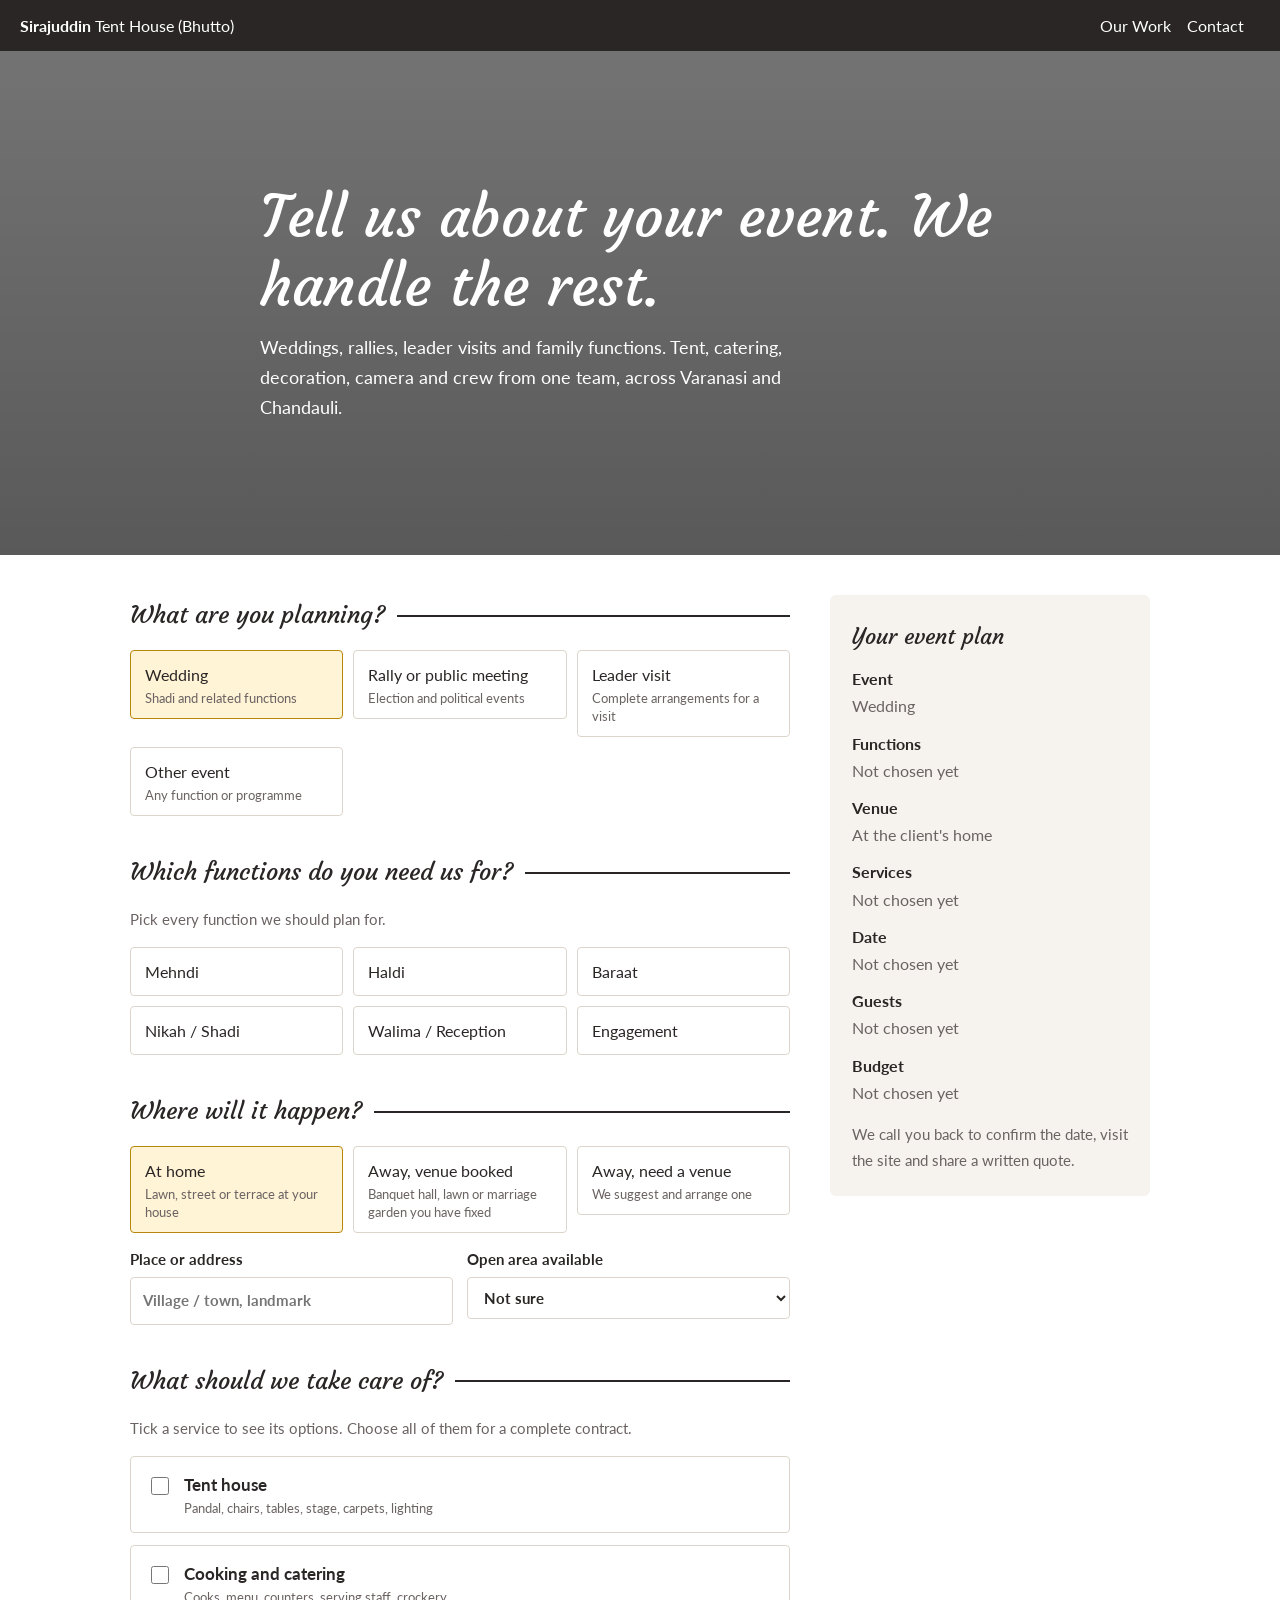
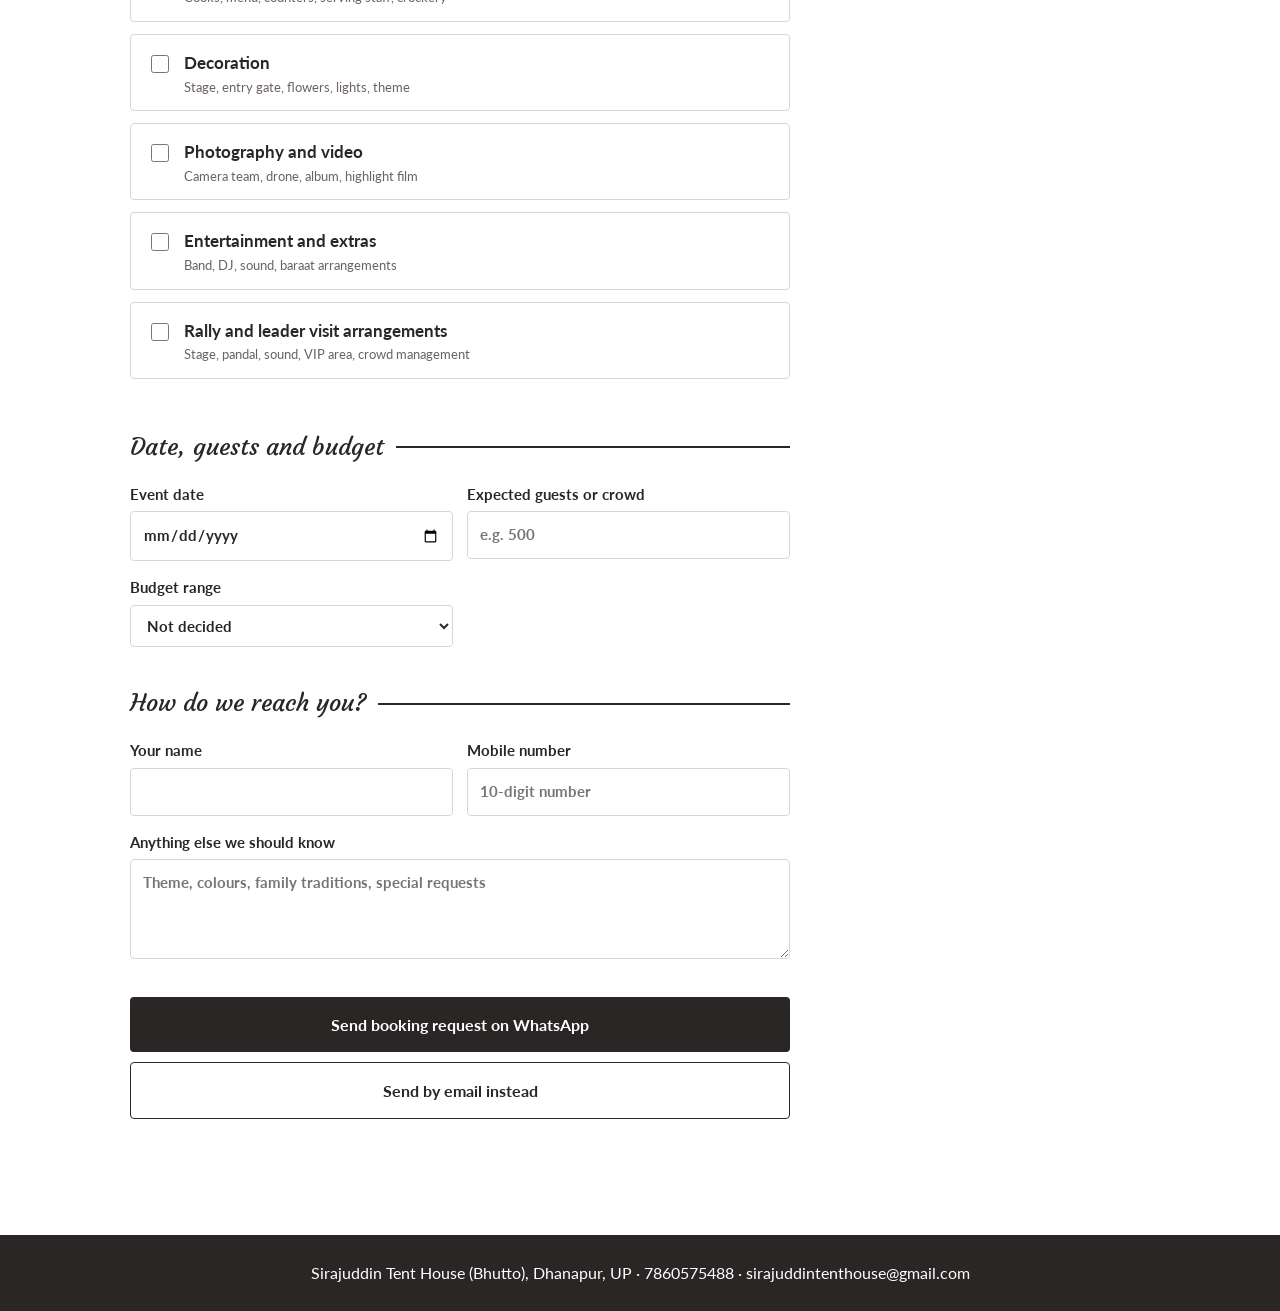
==== booking.html @ 2b90a0f5 "Add files via upload" ====
<!DOCTYPE html>
<html lang="en">
<head>
<meta charset="UTF-8">
<meta name="viewport" content="width=device-width, initial-scale=1">
<title>Book Your Event | Sirajuddin Tent House (Bhutto)</title>
<link href="https://fonts.googleapis.com/css2?family=Courgette&family=Lato:wght@400;700&display=swap" rel="stylesheet">
<style>
:root{--ink:#2b2626;--paper:#fff;--soft:#f6f3ef;--line:#ddd5cc;--gold:#b8860b;--goldbg:#fff4d6;--dark:#2b2626;--muted:#6b6262}
@media (prefers-color-scheme:dark){:root:not([data-theme=light]){--ink:#efe9e2;--paper:#1e1a1a;--soft:#272222;--line:#443c3c;--gold:#e8b23a;--goldbg:#3a2f12;--dark:#0f0d0d;--muted:#a89f9f}}
*{box-sizing:border-box}
html{scroll-behavior:smooth}
body{margin:0;font-family:Lato,Verdana,sans-serif;color:var(--ink);background:var(--paper);line-height:1.7}
a{color:inherit}
.nav{background:var(--dark);color:#fff;padding:12px 20px;display:flex;justify-content:space-between;align-items:center;flex-wrap:wrap;gap:8px}
.nav a{text-decoration:none;margin-right:16px}
.hero{min-height:56vh;background:linear-gradient(rgba(0,0,0,.55),rgba(0,0,0,.65)),url("img/couple.png") center/cover;color:#fff;display:flex;align-items:center;padding:48px 20px}
.hero div{max-width:760px;margin:0 auto;width:100%}
.hero h1{font-family:Courgette,cursive;font-weight:400;font-size:clamp(2rem,6vw,3.6rem);line-height:1.2;margin:0 0 12px}
.hero p{font-size:1.1rem;max-width:560px;margin:0}
.wrap{max-width:1060px;margin:0 auto;padding:40px 20px 80px;display:grid;grid-template-columns:minmax(0,1fr) 320px;gap:40px;align-items:start}
@media(max-width:860px){.wrap{grid-template-columns:1fr}.summary{position:static!important}}
fieldset{border:0;border-top:2px solid var(--ink);margin:0 0 36px;padding:14px 0 0}
legend{font-family:Courgette,cursive;font-size:1.5rem;padding:0 12px 0 0}
.hint{color:var(--muted);margin:0 0 14px;font-size:.95rem}
.grid{display:grid;grid-template-columns:repeat(auto-fill,minmax(210px,1fr));gap:10px}
.chip{position:relative}
.chip input{position:absolute;opacity:0;inset:0;width:100%;height:100%;margin:0;cursor:pointer}
.chip span{display:block;border:1.5px solid var(--line);border-radius:4px;padding:10px 14px;background:var(--paper)}
.chip small{display:block;color:var(--muted);line-height:1.35;margin-top:2px}
.chip input:checked+span{border-color:var(--gold);background:var(--goldbg)}
.chip input:focus-visible+span{outline:3px solid var(--gold);outline-offset:2px}
.svc{border:1.5px solid var(--line);border-radius:4px;margin-bottom:12px;background:var(--paper)}
.svc>label{display:flex;gap:12px;align-items:flex-start;padding:14px 16px;cursor:pointer}
.svc>label input{margin-top:6px;width:18px;height:18px;accent-color:var(--gold)}
.svc b{font-size:1.05rem}.svc small{display:block;color:var(--muted);line-height:1.4}
.svc.on{border-color:var(--gold)}
.opts{display:none;padding:0 16px 16px;border-top:1px dashed var(--line)}
.svc.on .opts{display:block}
.opts .grid{margin-top:12px}
.f{display:grid;grid-template-columns:repeat(auto-fit,minmax(220px,1fr));gap:14px}
label.t{display:block;font-weight:700;font-size:.95rem}
input[type=text],input[type=tel],input[type=date],input[type=number],select,textarea{width:100%;font:inherit;color:var(--ink);background:var(--paper);border:1.5px solid var(--line);border-radius:4px;padding:10px 12px;margin-top:4px}
input:focus,select:focus,textarea:focus{outline:3px solid var(--gold);outline-offset:1px;border-color:var(--gold)}
.err{color:#c0392b;font-weight:700;margin:8px 0 0;min-height:1.4em}
.btn{font:inherit;font-weight:700;border:0;border-radius:4px;background:var(--dark);color:#fff;padding:14px 26px;cursor:pointer;width:100%}
.btn:hover{background:var(--gold);color:#1a1405}
.btn.alt{background:transparent;color:var(--ink);border:1.5px solid var(--ink);margin-top:10px}
.summary{position:sticky;top:20px;background:var(--soft);border-radius:6px;padding:22px}
.summary h2{font-family:Courgette,cursive;font-weight:400;margin:0 0 10px;font-size:1.4rem}
.summary dl{margin:0 0 16px}.summary dt{font-weight:700;margin-top:10px}.summary dd{margin:0;color:var(--muted)}
.done{display:none;background:var(--goldbg);border-left:5px solid var(--gold);padding:16px;margin-top:16px;border-radius:4px}
footer{background:var(--dark);color:#fff;text-align:center;padding:24px 20px}
@media(prefers-reduced-motion:reduce){html{scroll-behavior:auto}}
</style>
</head>
<body>
<div class="nav"><div><a href="index.html"><b>Sirajuddin</b> Tent House (Bhutto)</a></div><div><a href="index.html#work">Our Work</a><a href="index.html#contact">Contact</a></div></div>

<header class="hero"><div>
<h1>Tell us about your event. We handle the rest.</h1>
<p>Weddings, rallies, leader visits and family functions. Tent, catering, decoration, camera and crew from one team, across Varanasi and Chandauli.</p>
</div></header>

<main class="wrap">
<form id="f" novalidate>

<fieldset>
<legend>What are you planning?</legend>
<div class="grid">
<label class="chip"><input type="radio" name="etype" value="Wedding" checked><span>Wedding<small>Shadi and related functions</small></span></label>
<label class="chip"><input type="radio" name="etype" value="Political rally / public meeting"><span>Rally or public meeting<small>Election and political events</small></span></label>
<label class="chip"><input type="radio" name="etype" value="Leader visit arrangement"><span>Leader visit<small>Complete arrangements for a visit</small></span></label>
<label class="chip"><input type="radio" name="etype" value="Other event"><span>Other event<small>Any function or programme</small></span></label>
</div>
</fieldset>

<fieldset id="fn">
<legend>Which functions do you need us for?</legend>
<p class="hint">Pick every function we should plan for.</p>
<div class="grid" id="events">
<label class="chip"><input type="checkbox" name="event" value="Mehndi"><span>Mehndi</span></label>
<label class="chip"><input type="checkbox" name="event" value="Haldi"><span>Haldi</span></label>
<label class="chip"><input type="checkbox" name="event" value="Baraat / Barat"><span>Baraat</span></label>
<label class="chip"><input type="checkbox" name="event" value="Nikah / Shadi"><span>Nikah / Shadi</span></label>
<label class="chip"><input type="checkbox" name="event" value="Walima / Reception"><span>Walima / Reception</span></label>
<label class="chip"><input type="checkbox" name="event" value="Engagement"><span>Engagement</span></label>
</div>
</fieldset>

<fieldset>
<legend>Where will it happen?</legend>
<div class="grid" id="vgrid">
<label class="chip"><input type="radio" name="venue" value="At the client's home" checked><span>At home<small>Lawn, street or terrace at your house</small></span></label>
<label class="chip"><input type="radio" name="venue" value="Away from home, venue already booked"><span>Away, venue booked<small>Banquet hall, lawn or marriage garden you have fixed</small></span></label>
<label class="chip"><input type="radio" name="venue" value="Away from home, need help finding a venue"><span>Away, need a venue<small>We suggest and arrange one</small></span></label>
</div>
<div class="f" style="margin-top:14px">
<label class="t">Place or address<input type="text" id="place" placeholder="Village / town, landmark"></label>
<label class="t">Open area available<select id="area"><option value="">Not sure</option><option>Under 2,000 sq ft</option><option>2,000 to 5,000 sq ft</option><option>5,000 to 10,000 sq ft</option><option>Above 10,000 sq ft</option></select></label>
</div>
</fieldset>

<fieldset>
<legend>What should we take care of?</legend>
<p class="hint">Tick a service to see its options. Choose all of them for a complete contract.</p>

<div class="svc" data-svc="Tent house">
<label><input type="checkbox" name="svc" value="Tent house"><span><b>Tent house</b><small>Pandal, chairs, tables, stage, carpets, lighting</small></span></label>
<div class="opts"><div class="grid">
<label class="chip"><input type="checkbox" name="Tent house" value="Waterproof pandal"><span>Waterproof pandal</span></label>
<label class="chip"><input type="checkbox" name="Tent house" value="Chairs and sofas"><span>Chairs and sofas</span></label>
<label class="chip"><input type="checkbox" name="Tent house" value="Dining tables"><span>Dining tables</span></label>
<label class="chip"><input type="checkbox" name="Tent house" value="Stage and carpet"><span>Stage and carpet</span></label>
<label class="chip"><input type="checkbox" name="Tent house" value="Lights and generator"><span>Lights and generator</span></label>
<label class="chip"><input type="checkbox" name="Tent house" value="Coolers / fans"><span>Coolers / fans</span></label>
</div></div></div>

<div class="svc" data-svc="Catering">
<label><input type="checkbox" name="svc" value="Catering"><span><b>Cooking and catering</b><small>Cooks, menu, counters, serving staff, crockery</small></span></label>
<div class="opts"><div class="grid">
<label class="chip"><input type="checkbox" name="Catering" value="Vegetarian menu"><span>Vegetarian menu</span></label>
<label class="chip"><input type="checkbox" name="Catering" value="Non-vegetarian menu"><span>Non-vegetarian menu</span></label>
<label class="chip"><input type="checkbox" name="Catering" value="Live counters"><span>Live counters</span></label>
<label class="chip"><input type="checkbox" name="Catering" value="Sweets and desserts"><span>Sweets and desserts</span></label>
<label class="chip"><input type="checkbox" name="Catering" value="Waiters and serving staff"><span>Waiters and serving staff</span></label>
<label class="chip"><input type="checkbox" name="Catering" value="Crockery and utensils"><span>Crockery and utensils</span></label>
</div></div></div>

<div class="svc" data-svc="Decoration">
<label><input type="checkbox" name="svc" value="Decoration"><span><b>Decoration</b><small>Stage, entry gate, flowers, lights, theme</small></span></label>
<div class="opts"><div class="grid">
<label class="chip"><input type="checkbox" name="Decoration" value="Stage / mandap"><span>Stage / mandap</span></label>
<label class="chip"><input type="checkbox" name="Decoration" value="Entry gate"><span>Entry gate</span></label>
<label class="chip"><input type="checkbox" name="Decoration" value="Fresh flowers"><span>Fresh flowers</span></label>
<label class="chip"><input type="checkbox" name="Decoration" value="Chandeliers and lighting"><span>Chandeliers and lighting</span></label>
<label class="chip"><input type="checkbox" name="Decoration" value="Photo booth and selfie point"><span>Photo booth</span></label>
<label class="chip"><input type="checkbox" name="Decoration" value="Haldi / mehndi theme decor"><span>Haldi / mehndi theme</span></label>
</div></div></div>

<div class="svc" data-svc="Photo and video">
<label><input type="checkbox" name="svc" value="Photo and video"><span><b>Photography and video</b><small>Camera team, drone, album, highlight film</small></span></label>
<div class="opts"><div class="grid">
<label class="chip"><input type="checkbox" name="Photo and video" value="Photography"><span>Photography</span></label>
<label class="chip"><input type="checkbox" name="Photo and video" value="Videography"><span>Videography</span></label>
<label class="chip"><input type="checkbox" name="Photo and video" value="Drone"><span>Drone</span></label>
<label class="chip"><input type="checkbox" name="Photo and video" value="Pre-wedding shoot"><span>Pre-wedding shoot</span></label>
<label class="chip"><input type="checkbox" name="Photo and video" value="Album"><span>Album</span></label>
<label class="chip"><input type="checkbox" name="Photo and video" value="Highlight film"><span>Highlight film</span></label>
</div></div></div>

<div class="svc" data-svc="Entertainment and extras">
<label><input type="checkbox" name="svc" value="Entertainment and extras"><span><b>Entertainment and extras</b><small>Band, DJ, sound, baraat arrangements</small></span></label>
<div class="opts"><div class="grid">
<label class="chip"><input type="checkbox" name="Entertainment and extras" value="Band / dhol"><span>Band / dhol</span></label>
<label class="chip"><input type="checkbox" name="Entertainment and extras" value="DJ and sound"><span>DJ and sound</span></label>
<label class="chip"><input type="checkbox" name="Entertainment and extras" value="Horse / baggi for baraat"><span>Horse / baggi</span></label>
<label class="chip"><input type="checkbox" name="Entertainment and extras" value="Fireworks / cold pyro"><span>Fireworks / cold pyro</span></label>
<label class="chip"><input type="checkbox" name="Entertainment and extras" value="Guest vehicles"><span>Guest vehicles</span></label>
<label class="chip"><input type="checkbox" name="Entertainment and extras" value="Security and parking staff"><span>Parking and security staff</span></label>
</div></div></div>

<div class="svc" data-svc="Rally and visit arrangements">
<label><input type="checkbox" name="svc" value="Rally and visit arrangements"><span><b>Rally and leader visit arrangements</b><small>Stage, pandal, sound, VIP area, crowd management</small></span></label>
<div class="opts"><div class="grid">
<label class="chip"><input type="checkbox" name="Rally and visit arrangements" value="Stage and podium"><span>Stage and podium</span></label>
<label class="chip"><input type="checkbox" name="Rally and visit arrangements" value="Large waterproof pandal"><span>Large waterproof pandal</span></label>
<label class="chip"><input type="checkbox" name="Rally and visit arrangements" value="Sound and LED screens"><span>Sound and LED screens</span></label>
<label class="chip"><input type="checkbox" name="Rally and visit arrangements" value="Barricading and VIP enclosure"><span>Barricading and VIP enclosure</span></label>
<label class="chip"><input type="checkbox" name="Rally and visit arrangements" value="VIP seating and lounge"><span>VIP seating and lounge</span></label>
<label class="chip"><input type="checkbox" name="Rally and visit arrangements" value="Parking and crowd staff"><span>Parking and crowd staff</span></label>
<label class="chip"><input type="checkbox" name="Rally and visit arrangements" value="Drinking water and food"><span>Drinking water and food</span></label>
<label class="chip"><input type="checkbox" name="Rally and visit arrangements" value="Banners and flags"><span>Banners and flags</span></label>
</div></div></div>
</fieldset>

<fieldset>
<legend>Date, guests and budget</legend>
<div class="f">
<label class="t">Event date<input type="date" id="date"></label>
<label class="t">Expected guests or crowd<input type="number" id="guests" min="10" step="10" placeholder="e.g. 500"></label>
<label class="t">Budget range<select id="budget"><option value="">Not decided</option><option>Under Rs 2 lakh</option><option>Rs 2 to 5 lakh</option><option>Rs 5 to 10 lakh</option><option>Rs 10 to 20 lakh</option><option>Above Rs 20 lakh</option></select></label>
</div>
</fieldset>

<fieldset>
<legend>How do we reach you?</legend>
<div class="f">
<label class="t">Your name<input type="text" id="name" autocomplete="name"></label>
<label class="t">Mobile number<input type="tel" id="phone" autocomplete="tel" inputmode="numeric" placeholder="10-digit number"></label>
</div>
<label class="t" style="margin-top:14px">Anything else we should know<textarea id="notes" rows="3" placeholder="Theme, colours, family traditions, special requests"></textarea></label>
<p class="err" id="err" role="alert"></p>
<button type="submit" class="btn">Send booking request on WhatsApp</button>
<button type="button" class="btn alt" id="mail">Send by email instead</button>
<div class="done" id="done"><b>Your request is ready.</b> If WhatsApp did not open, tap the button again or call us on 7860575488.</div>
</fieldset>
</form>

<aside class="summary" aria-live="polite">
<h2>Your event plan</h2>
<dl id="sum"></dl>
<p class="hint" style="margin:0">We call you back to confirm the date, visit the site and share a written quote.</p>
</aside>
</main>

<footer>Sirajuddin Tent House (Bhutto), Dhanapur, UP &middot; 7860575488 &middot; sirajuddintenthouse@gmail.com</footer>

<script>
var PHONE="917860575488", EMAIL="sirajuddintenthouse@gmail.com";
var $=function(s){return document.querySelector(s)}, $$=function(s){return Array.prototype.slice.call(document.querySelectorAll(s))};
function vals(n){return $$('input[name="'+n+'"]:checked').map(function(e){return e.value})}
function data(){
  var svc=vals("svc");
  return {
    etype:vals("etype")[0], events:vals("event"),
    venue:vals("etype")[0]==="Wedding"?vals("venue")[0]:"At the event site", place:$("#place").value.trim(), area:$("#area").value,
    services:svc.map(function(s){var o=vals(s);return s+(o.length?" ("+o.join(", ")+")":"")}),
    date:$("#date").value, guests:$("#guests").value, budget:$("#budget").value,
    name:$("#name").value.trim(), phone:$("#phone").value.trim(), notes:$("#notes").value.trim()
  };
}
function fmtDate(d){return d?new Date(d+"T00:00").toLocaleDateString("en-IN",{day:"numeric",month:"long",year:"numeric"}):""}
function render(){
  var w=vals("etype")[0]==="Wedding";
  $("#fn").style.display=w?"":"none"; $("#vgrid").style.display=w?"":"none";
  $$(".svc").forEach(function(c){c.classList.toggle("on",c.querySelector('input[name="svc"]').checked)});
  var d=data(), rows=[
    ["Event",d.etype]].concat(d.etype==="Wedding"?[["Functions",d.events.join(", ")]]:[]).concat([["Venue",d.venue+(d.place?", "+d.place:"")],
    ["Services",d.services.join("; ")],["Date",fmtDate(d.date)],["Guests",d.guests],["Budget",d.budget]
  ]);
  $("#sum").innerHTML=rows.map(function(r){
    return "<dt>"+r[0]+"</dt><dd>"+(r[1]?esc(r[1]):"Not chosen yet")+"</dd>"}).join("");
}
function esc(s){return String(s).replace(/[&<>"]/g,function(c){return {"&":"&amp;","<":"&lt;",">":"&gt;",'"':"&quot;"}[c]})}
function message(){
  var d=data();
  return ["Event booking request","Event type: "+d.etype,"Name: "+d.name,"Phone: "+d.phone,
   (d.etype==="Wedding"?"Functions: "+(d.events.join(", ")||"-"):""),"Venue: "+d.venue+(d.place?" ("+d.place+")":""),
   d.area?"Open area: "+d.area:"","Services: "+(d.services.join("; ")||"-"),
   "Date: "+(fmtDate(d.date)||"-"),"Guests: "+(d.guests||"-"),"Budget: "+(d.budget||"-"),
   d.notes?"Notes: "+d.notes:""].filter(Boolean).join("\n");
}
function valid(){
  var d=data(), m="";
  if(!d.name) m="Enter your name.";
  else if(!/^[6-9]\d{9}$/.test(d.phone.replace(/\D/g,"").slice(-10))) m="Enter a valid 10-digit mobile number.";
  else if(!d.services.length) m="Choose at least one service.";
  else if(!d.date) m="Choose the event date.";
  $("#err").textContent=m; return !m;
}
$("#f").addEventListener("input",render);
$("#f").addEventListener("change",render);
$("#f").addEventListener("submit",function(e){
  e.preventDefault(); if(!valid()) return;
  window.open("https://wa.me/"+PHONE+"?text="+encodeURIComponent(message()),"_blank");
  $("#done").style.display="block";
});
$("#mail").addEventListener("click",function(){
  if(!valid()) return;
  location.href="mailto:"+EMAIL+"?subject="+encodeURIComponent("Event booking request: "+data().name)+"&body="+encodeURIComponent(message());
  $("#done").style.display="block";
});
$("#date").min=new Date().toISOString().slice(0,10);
var q=new URLSearchParams(location.search);
if(q.get("type")){$$('input[name="etype"]').forEach(function(e){e.checked=e.value===q.get("type")})}
if(q.get("date")) $("#date").value=q.get("date");
if(q.get("guests")) $("#guests").value=q.get("guests");
render();
</script>
</body>
</html>
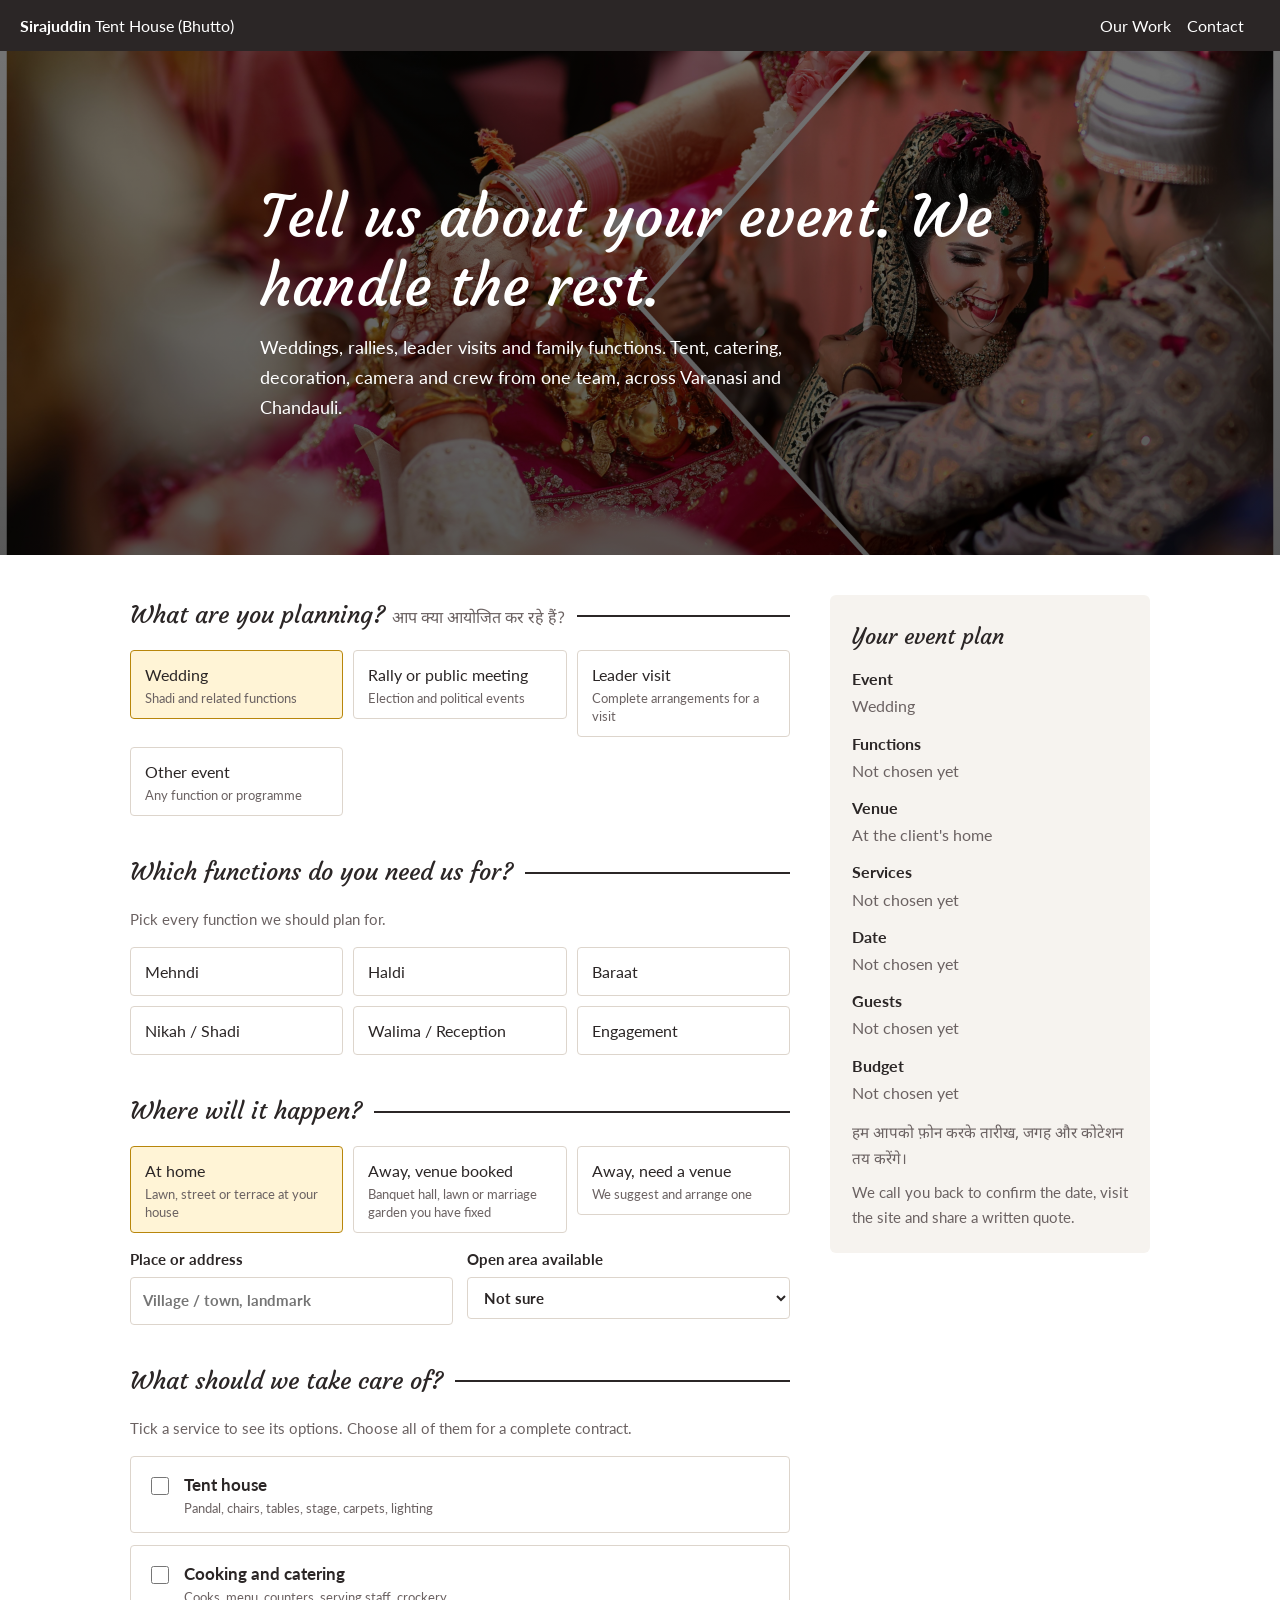
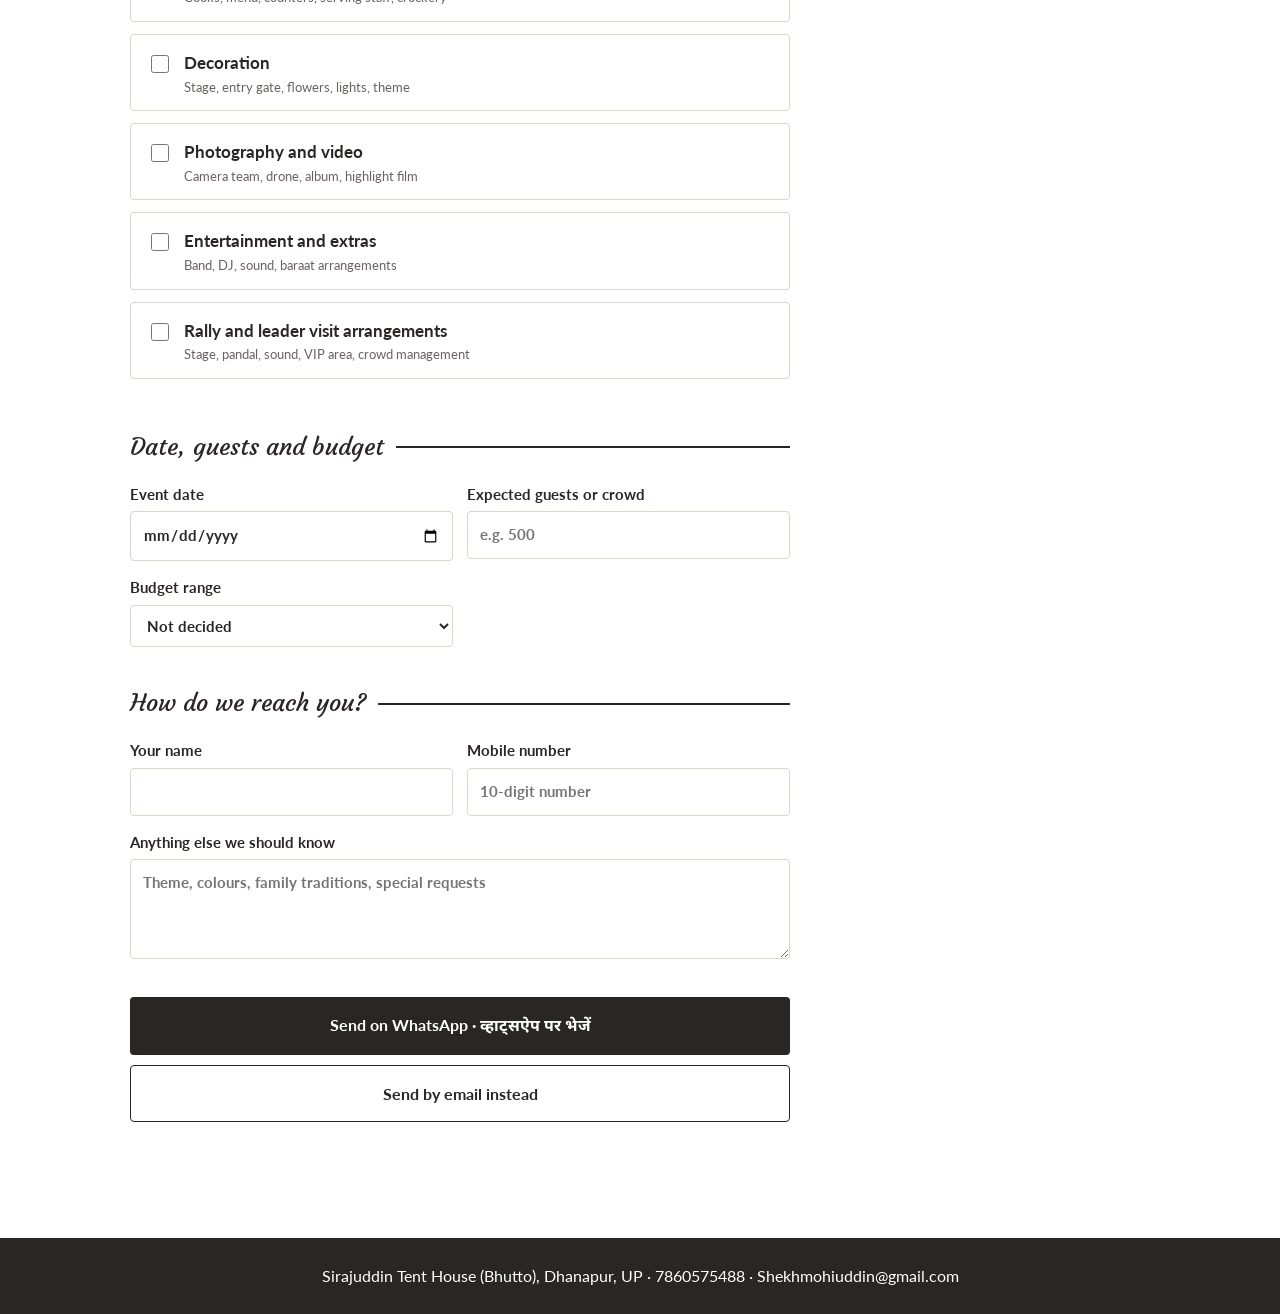
==== commit ec9d343d: "Add files via upload" ====
--- a/booking.html
+++ b/booking.html
@@ -4,7 +4,7 @@
 <meta charset="UTF-8">
 <meta name="viewport" content="width=device-width, initial-scale=1">
 <title>Book Your Event | Sirajuddin Tent House (Bhutto)</title>
-<link href="https://fonts.googleapis.com/css2?family=Courgette&family=Lato:wght@400;700&display=swap" rel="stylesheet">
+<link href="https://fonts.googleapis.com/css2?family=Courgette&family=Lato:wght@400;700&family=Noto+Sans+Devanagari:wght@400;700&display=swap" rel="stylesheet">
 <style>
 :root{--ink:#2b2626;--paper:#fff;--soft:#f6f3ef;--line:#ddd5cc;--gold:#b8860b;--goldbg:#fff4d6;--dark:#2b2626;--muted:#6b6262}
 @media (prefers-color-scheme:dark){:root:not([data-theme=light]){--ink:#efe9e2;--paper:#1e1a1a;--soft:#272222;--line:#443c3c;--gold:#e8b23a;--goldbg:#3a2f12;--dark:#0f0d0d;--muted:#a89f9f}}
@@ -49,6 +49,7 @@
 .summary{position:sticky;top:20px;background:var(--soft);border-radius:6px;padding:22px}
 .summary h2{font-family:Courgette,cursive;font-weight:400;margin:0 0 10px;font-size:1.4rem}
 .summary dl{margin:0 0 16px}.summary dt{font-weight:700;margin-top:10px}.summary dd{margin:0;color:var(--muted)}
+.hi{font-family:"Noto Sans Devanagari",Lato,sans-serif}
 .done{display:none;background:var(--goldbg);border-left:5px solid var(--gold);padding:16px;margin-top:16px;border-radius:4px}
 footer{background:var(--dark);color:#fff;text-align:center;padding:24px 20px}
 @media(prefers-reduced-motion:reduce){html{scroll-behavior:auto}}
@@ -66,7 +67,7 @@
 <form id="f" novalidate>
 
 <fieldset>
-<legend>What are you planning?</legend>
+<legend>What are you planning? <small class="hi" style="font:400 1rem 'Noto Sans Devanagari',sans-serif;color:var(--muted)">आप क्या आयोजित कर रहे हैं?</small></legend>
 <div class="grid">
 <label class="chip"><input type="radio" name="etype" value="Wedding" checked><span>Wedding<small>Shadi and related functions</small></span></label>
 <label class="chip"><input type="radio" name="etype" value="Political rally / public meeting"><span>Rally or public meeting<small>Election and political events</small></span></label>
@@ -191,7 +192,7 @@
 </div>
 <label class="t" style="margin-top:14px">Anything else we should know<textarea id="notes" rows="3" placeholder="Theme, colours, family traditions, special requests"></textarea></label>
 <p class="err" id="err" role="alert"></p>
-<button type="submit" class="btn">Send booking request on WhatsApp</button>
+<button type="submit" class="btn">Send on WhatsApp &middot; <span class="hi">व्हाट्सऐप पर भेजें</span></button>
 <button type="button" class="btn alt" id="mail">Send by email instead</button>
 <div class="done" id="done"><b>Your request is ready.</b> If WhatsApp did not open, tap the button again or call us on 7860575488.</div>
 </fieldset>
@@ -200,14 +201,15 @@
 <aside class="summary" aria-live="polite">
 <h2>Your event plan</h2>
 <dl id="sum"></dl>
+<p class="hint hi" style="margin:0 0 6px">हम आपको फ़ोन करके तारीख, जगह और कोटेशन तय करेंगे।</p>
 <p class="hint" style="margin:0">We call you back to confirm the date, visit the site and share a written quote.</p>
 </aside>
 </main>
 
-<footer>Sirajuddin Tent House (Bhutto), Dhanapur, UP &middot; 7860575488 &middot; sirajuddintenthouse@gmail.com</footer>
+<footer>Sirajuddin Tent House (Bhutto), Dhanapur, UP &middot; 7860575488 &middot; Shekhmohiuddin@gmail.com</footer>
 
 <script>
-var PHONE="917860575488", EMAIL="sirajuddintenthouse@gmail.com";
+var PHONE="917860575488", EMAIL="Shekhmohiuddin@gmail.com";
 var $=function(s){return document.querySelector(s)}, $$=function(s){return Array.prototype.slice.call(document.querySelectorAll(s))};
 function vals(n){return $$('input[name="'+n+'"]:checked').map(function(e){return e.value})}
 function data(){
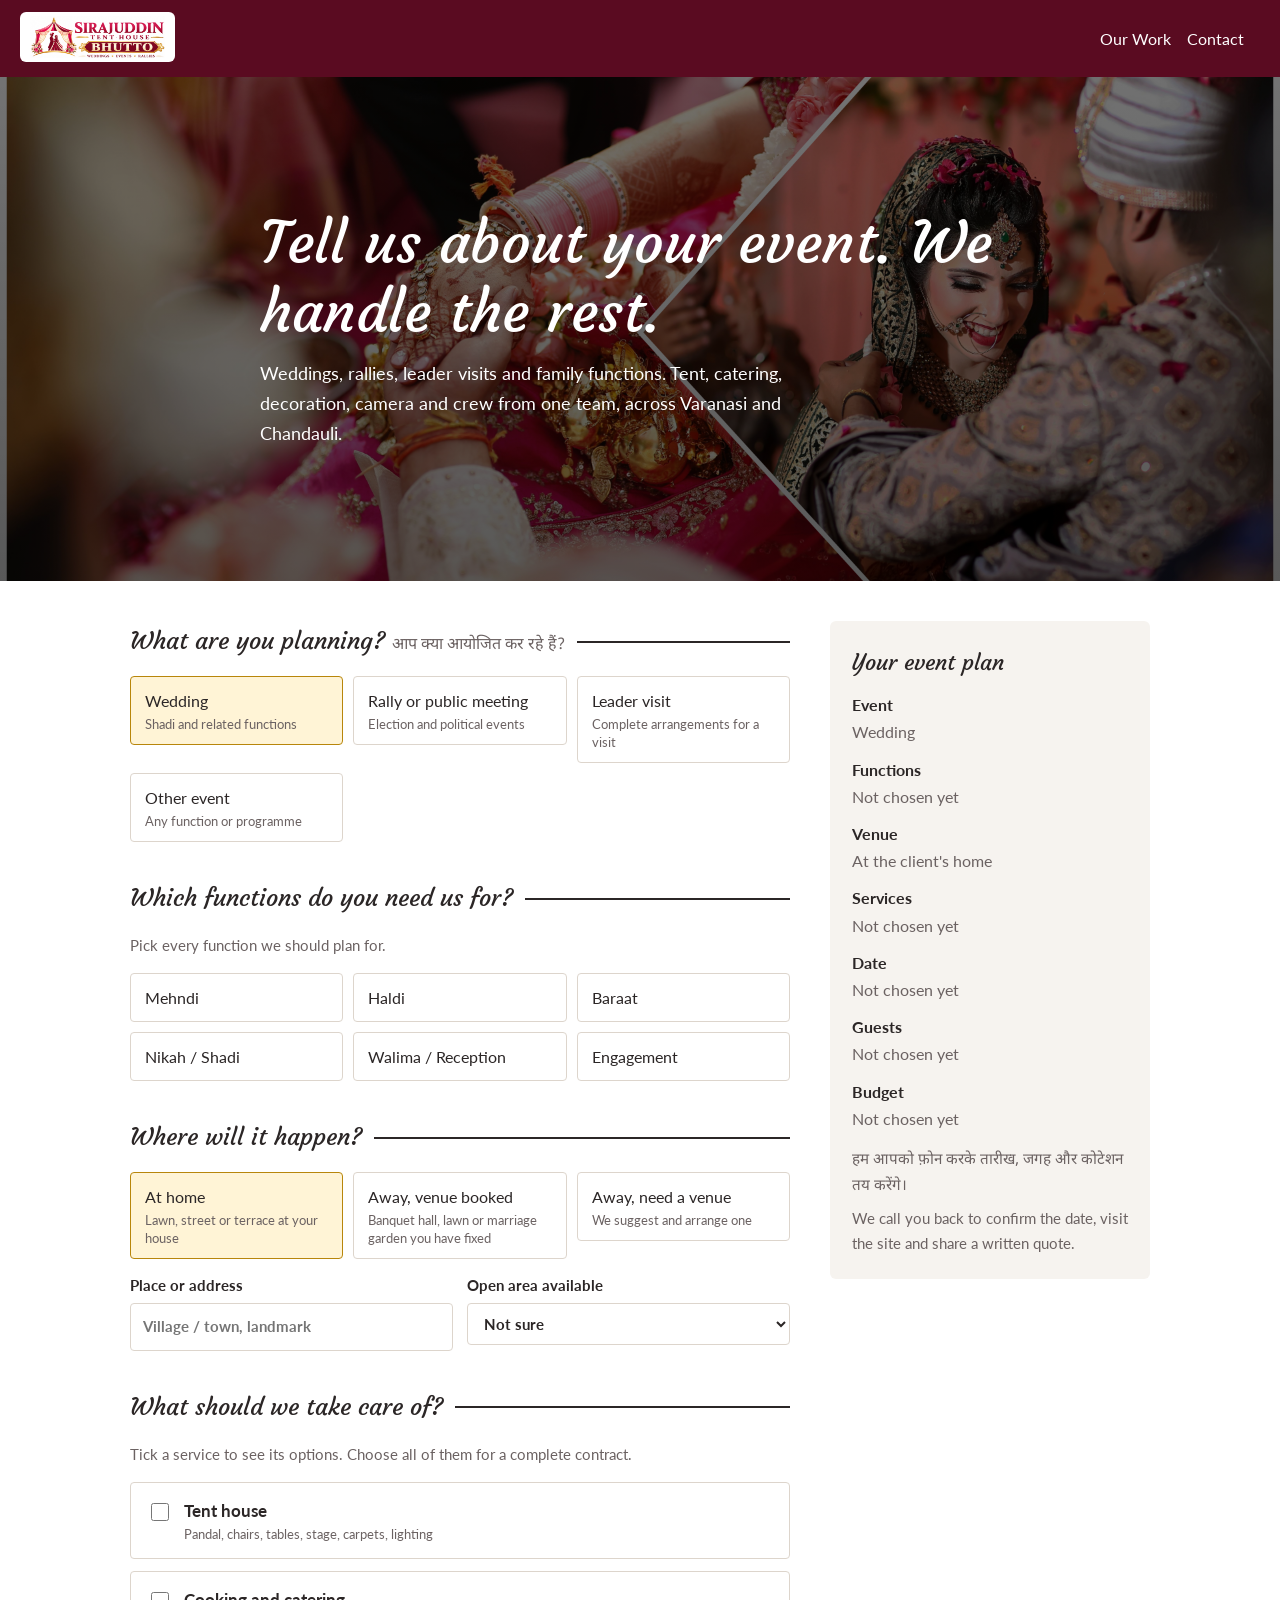
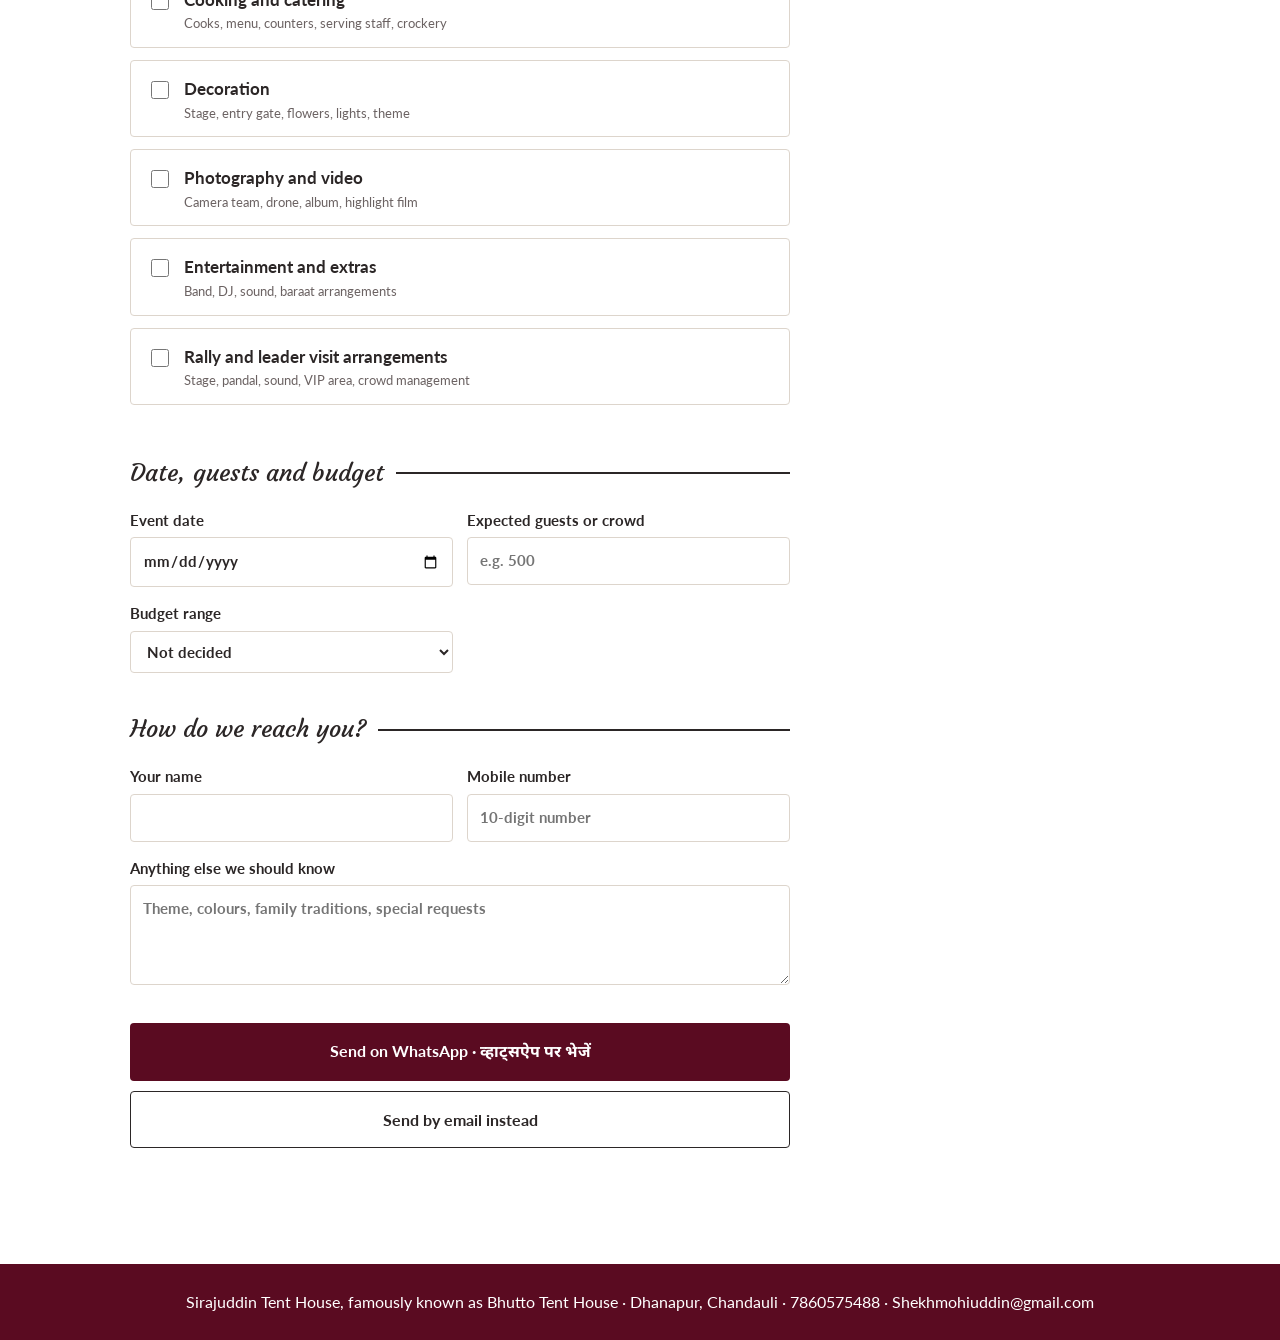
==== commit eb64adb2: "Update booking.html" ====
--- a/booking.html
+++ b/booking.html
@@ -3,10 +3,11 @@
 <head>
 <meta charset="UTF-8">
 <meta name="viewport" content="width=device-width, initial-scale=1">
+<link rel="icon" type="image/png" href="img/favicon.png">
 <title>Book Your Event | Sirajuddin Tent House (Bhutto)</title>
 <link href="https://fonts.googleapis.com/css2?family=Courgette&family=Lato:wght@400;700&family=Noto+Sans+Devanagari:wght@400;700&display=swap" rel="stylesheet">
 <style>
-:root{--ink:#2b2626;--paper:#fff;--soft:#f6f3ef;--line:#ddd5cc;--gold:#b8860b;--goldbg:#fff4d6;--dark:#2b2626;--muted:#6b6262}
+:root{--ink:#2b2626;--paper:#fff;--soft:#f6f3ef;--line:#ddd5cc;--gold:#b8860b;--goldbg:#fff4d6;--dark:#5a0b21;--muted:#6b6262}
 @media (prefers-color-scheme:dark){:root:not([data-theme=light]){--ink:#efe9e2;--paper:#1e1a1a;--soft:#272222;--line:#443c3c;--gold:#e8b23a;--goldbg:#3a2f12;--dark:#0f0d0d;--muted:#a89f9f}}
 *{box-sizing:border-box}
 html{scroll-behavior:smooth}
@@ -14,6 +15,7 @@
 a{color:inherit}
 .nav{background:var(--dark);color:#fff;padding:12px 20px;display:flex;justify-content:space-between;align-items:center;flex-wrap:wrap;gap:8px}
 .nav a{text-decoration:none;margin-right:16px}
+.nav a.lg{margin:0;background:#fff;padding:4px 10px;border-radius:6px;display:inline-block;line-height:0}.nav a.lg img{height:42px;width:auto}
 .hero{min-height:56vh;background:linear-gradient(rgba(0,0,0,.55),rgba(0,0,0,.65)),url("img/couple.png") center/cover;color:#fff;display:flex;align-items:center;padding:48px 20px}
 .hero div{max-width:760px;margin:0 auto;width:100%}
 .hero h1{font-family:Courgette,cursive;font-weight:400;font-size:clamp(2rem,6vw,3.6rem);line-height:1.2;margin:0 0 12px}
@@ -56,7 +58,7 @@
 </style>
 </head>
 <body>
-<div class="nav"><div><a href="index.html"><b>Sirajuddin</b> Tent House (Bhutto)</a></div><div><a href="index.html#work">Our Work</a><a href="index.html#contact">Contact</a></div></div>
+<div class="nav"><div><a href="index.html" class="lg"><img src="img/logo.png" width="135" height="42" alt="Sirajuddin Tent House, Bhutto"></a></div><div><a href="index.html#work">Our Work</a><a href="index.html#contact">Contact</a></div></div>
 
 <header class="hero"><div>
 <h1>Tell us about your event. We handle the rest.</h1>
@@ -206,7 +208,7 @@
 </aside>
 </main>
 
-<footer>Sirajuddin Tent House (Bhutto), Dhanapur, UP &middot; 7860575488 &middot; Shekhmohiuddin@gmail.com</footer>
+<footer>Sirajuddin Tent House, famously known as Bhutto Tent House &middot; Dhanapur, Chandauli &middot; 7860575488 &middot; Shekhmohiuddin@gmail.com</footer>
 
 <script>
 var PHONE="917860575488", EMAIL="Shekhmohiuddin@gmail.com";
